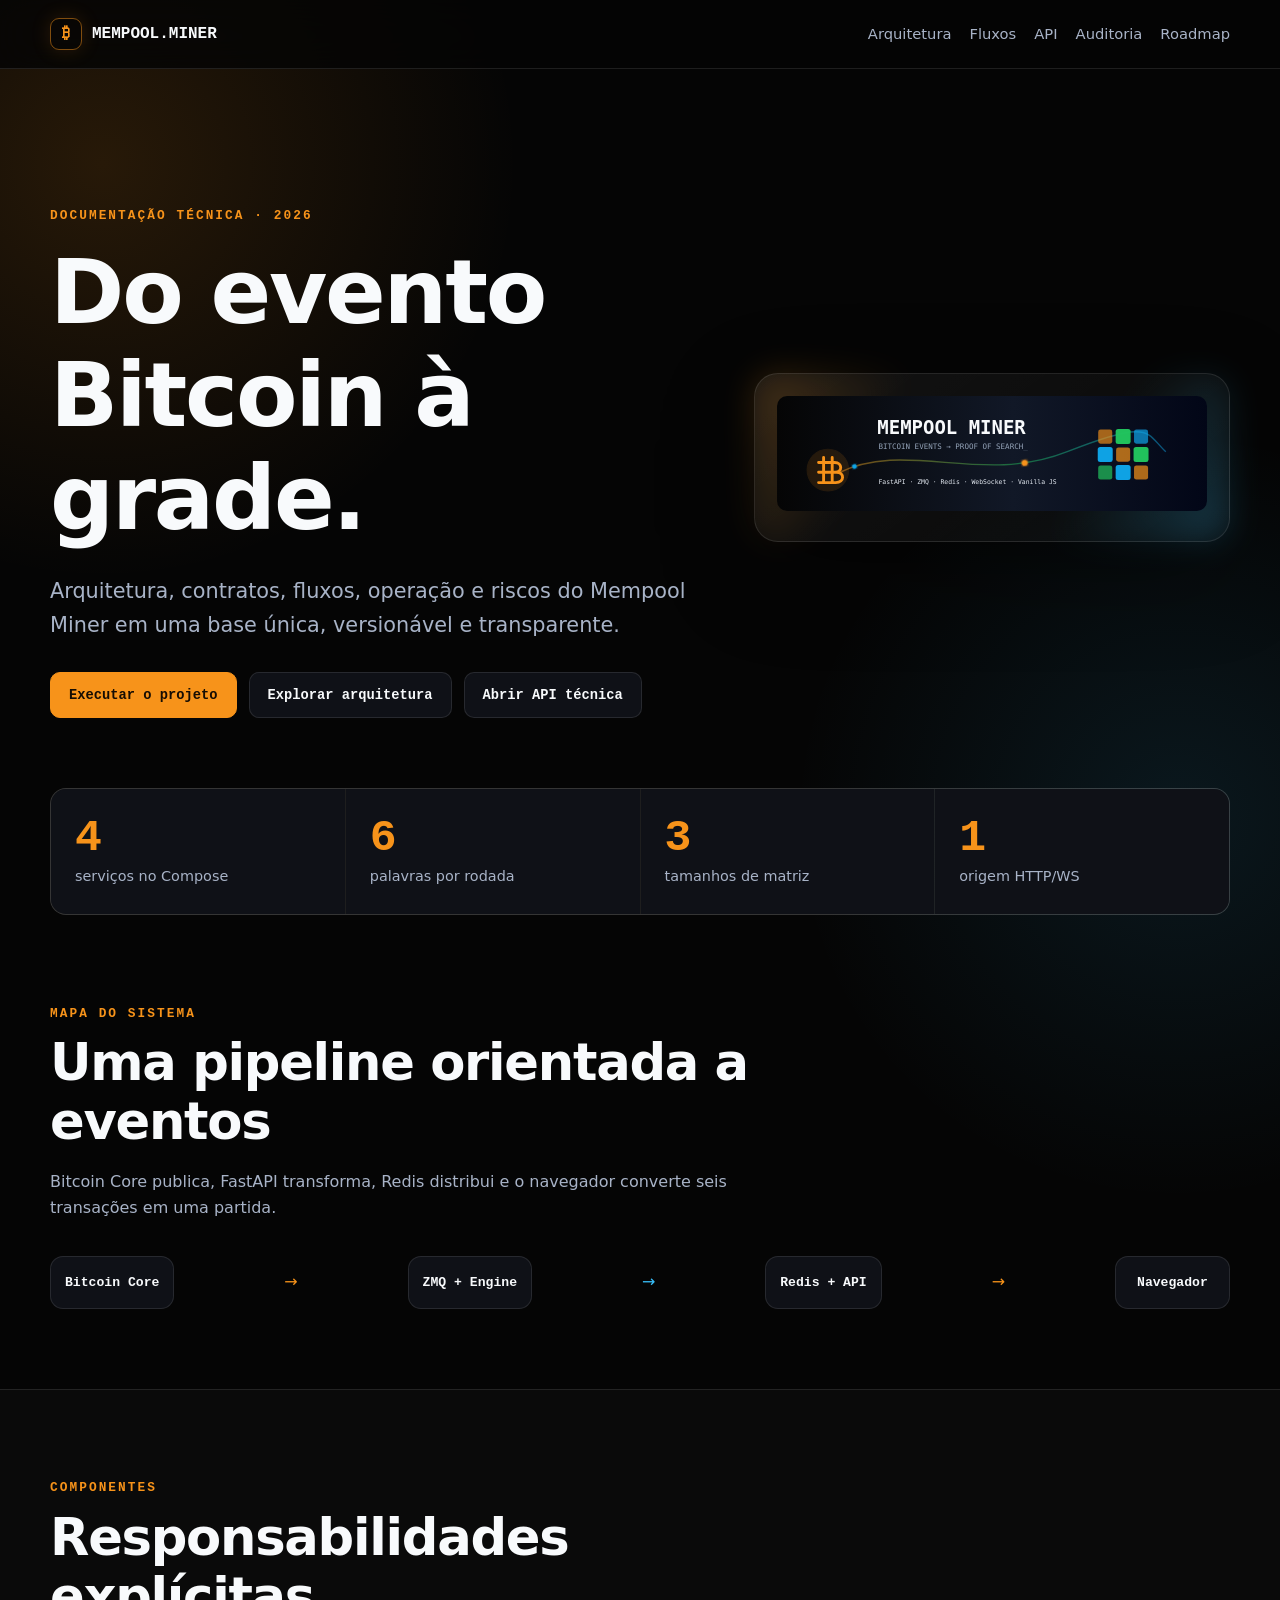
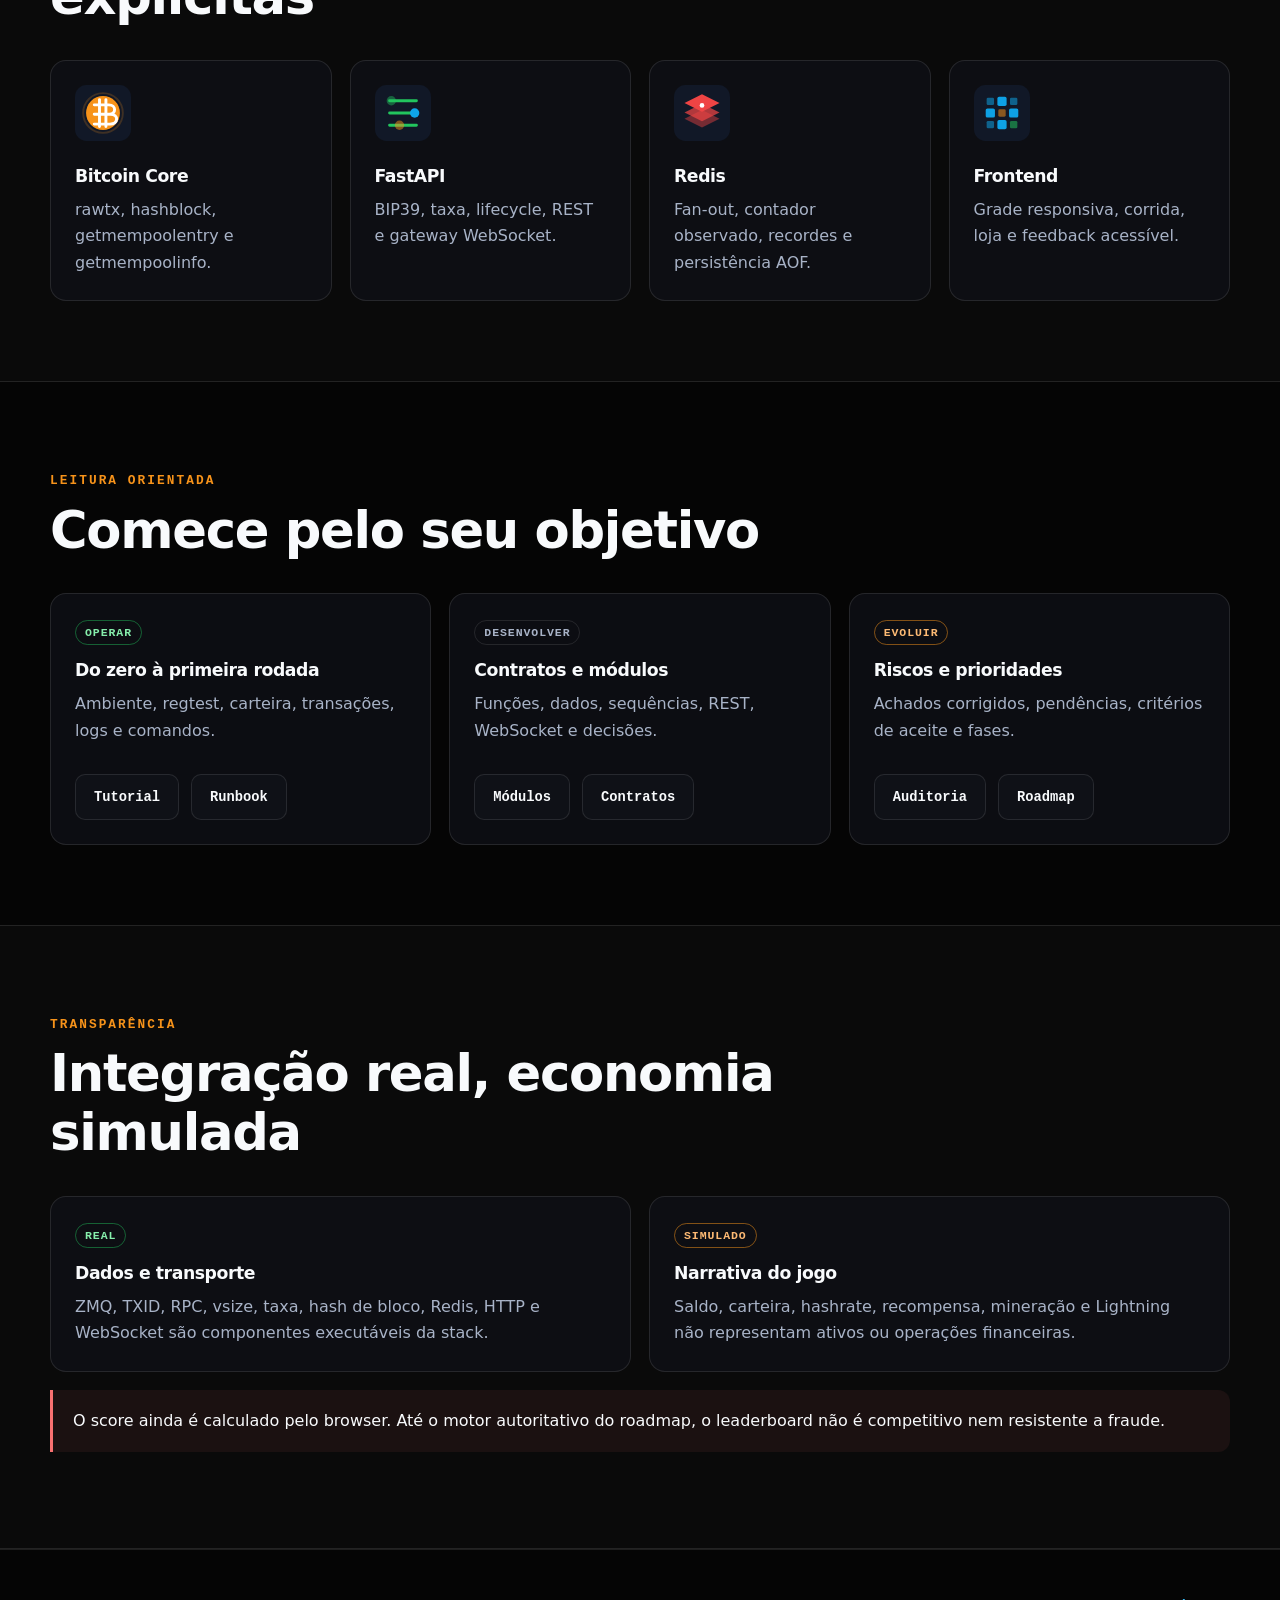
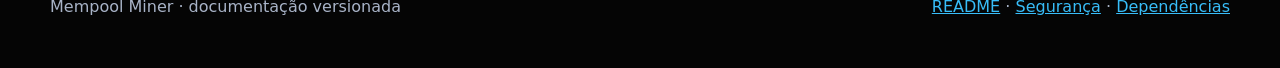
==== docs/index.html @ 6595fe4b "mempool miner" ====
<!doctype html>
<html lang="pt-BR">
<head>
  <meta charset="utf-8">
  <meta name="viewport" content="width=device-width, initial-scale=1">
  <meta name="description" content="Documentação técnica e arquitetura do Mempool Miner.">
  <meta name="theme-color" content="#050505">
  <title>Mempool Miner — Documentação técnica</title>
  <link rel="stylesheet" href="site.css">
</head>
<body>
  <a class="skip-link" href="#conteudo">Pular para o conteúdo</a>
  <header class="site-header">
    <nav class="nav" aria-label="Navegação principal">
      <a class="brand" href="index.html"><span class="brand-mark">₿</span> MEMPOOL.MINER</a>
      <div class="nav-links">
        <a href="ARQUITETURA.md">Arquitetura</a>
        <a href="FLUXOS.md">Fluxos</a>
        <a href="api.html">API</a>
        <a href="AUDITORIA.md">Auditoria</a>
        <a href="ROADMAP.md">Roadmap</a>
      </div>
    </nav>
  </header>

  <main id="conteudo">
    <section class="container hero">
      <div>
        <p class="eyebrow">Documentação técnica · 2026</p>
        <h1>Do evento Bitcoin à grade.</h1>
        <p class="lead">Arquitetura, contratos, fluxos, operação e riscos do
          Mempool Miner em uma base única, versionável e transparente.</p>
        <div class="actions">
          <a class="button primary" href="TUTORIAL.md">Executar o projeto</a>
          <a class="button" href="ARQUITETURA.md">Explorar arquitetura</a>
          <a class="button" href="api.html">Abrir API técnica</a>
        </div>
      </div>
      <div class="hero-visual">
        <img src="assets/mempool-miner-banner.svg" alt="Fluxo visual do Mempool Miner">
      </div>
    </section>

    <section class="container" aria-label="Indicadores do projeto">
      <div class="metrics">
        <div class="metric"><strong>4</strong><span>serviços no Compose</span></div>
        <div class="metric"><strong>6</strong><span>palavras por rodada</span></div>
        <div class="metric"><strong>3</strong><span>tamanhos de matriz</span></div>
        <div class="metric"><strong>1</strong><span>origem HTTP/WS</span></div>
      </div>
    </section>

    <section class="section">
      <div class="container">
        <div class="section-intro">
          <p class="eyebrow">Mapa do sistema</p>
          <h2>Uma pipeline orientada a eventos</h2>
          <p class="muted">Bitcoin Core publica, FastAPI transforma, Redis
            distribui e o navegador converte seis transações em uma partida.</p>
        </div>
        <div class="flow" aria-label="Bitcoin Core para navegador">
          <div class="flow-node">Bitcoin Core</div><div class="flow-arrow">→</div>
          <div class="flow-node">ZMQ + Engine</div><div class="flow-arrow">→</div>
          <div class="flow-node">Redis + API</div><div class="flow-arrow">→</div>
          <div class="flow-node">Navegador</div>
        </div>
      </div>
    </section>

    <section class="section alt">
      <div class="container">
        <div class="section-intro">
          <p class="eyebrow">Componentes</p>
          <h2>Responsabilidades explícitas</h2>
        </div>
        <div class="grid four">
          <article class="card">
            <img class="icon" src="assets/bitcoin.svg" alt="">
            <h3>Bitcoin Core</h3>
            <p>rawtx, hashblock, getmempoolentry e getmempoolinfo.</p>
          </article>
          <article class="card">
            <img class="icon" src="assets/backend.svg" alt="">
            <h3>FastAPI</h3>
            <p>BIP39, taxa, lifecycle, REST e gateway WebSocket.</p>
          </article>
          <article class="card">
            <img class="icon" src="assets/redis.svg" alt="">
            <h3>Redis</h3>
            <p>Fan-out, contador observado, recordes e persistência AOF.</p>
          </article>
          <article class="card">
            <img class="icon" src="assets/frontend.svg" alt="">
            <h3>Frontend</h3>
            <p>Grade responsiva, corrida, loja e feedback acessível.</p>
          </article>
        </div>
      </div>
    </section>

    <section class="section">
      <div class="container">
        <div class="section-intro">
          <p class="eyebrow">Leitura orientada</p>
          <h2>Comece pelo seu objetivo</h2>
        </div>
        <div class="grid three">
          <article class="card">
            <span class="tag ok">Operar</span>
            <h3>Do zero à primeira rodada</h3>
            <p>Ambiente, regtest, carteira, transações, logs e comandos.</p>
            <div class="actions"><a class="button" href="TUTORIAL.md">Tutorial</a><a class="button" href="COMANDOS.md">Runbook</a></div>
          </article>
          <article class="card">
            <span class="tag">Desenvolver</span>
            <h3>Contratos e módulos</h3>
            <p>Funções, dados, sequências, REST, WebSocket e decisões.</p>
            <div class="actions"><a class="button" href="MODULOS.md">Módulos</a><a class="button" href="API.md">Contratos</a></div>
          </article>
          <article class="card">
            <span class="tag warn">Evoluir</span>
            <h3>Riscos e prioridades</h3>
            <p>Achados corrigidos, pendências, critérios de aceite e fases.</p>
            <div class="actions"><a class="button" href="AUDITORIA.md">Auditoria</a><a class="button" href="ROADMAP.md">Roadmap</a></div>
          </article>
        </div>
      </div>
    </section>

    <section class="section alt">
      <div class="container">
        <div class="section-intro">
          <p class="eyebrow">Transparência</p>
          <h2>Integração real, economia simulada</h2>
        </div>
        <div class="grid two">
          <article class="card">
            <span class="tag ok">Real</span>
            <h3>Dados e transporte</h3>
            <p>ZMQ, TXID, RPC, vsize, taxa, hash de bloco, Redis, HTTP e
              WebSocket são componentes executáveis da stack.</p>
          </article>
          <article class="card">
            <span class="tag warn">Simulado</span>
            <h3>Narrativa do jogo</h3>
            <p>Saldo, carteira, hashrate, recompensa, mineração e Lightning não
              representam ativos ou operações financeiras.</p>
          </article>
        </div>
        <p class="callout danger" style="margin-top:18px">O score ainda é
          calculado pelo browser. Até o motor autoritativo do roadmap, o
          leaderboard não é competitivo nem resistente a fraude.</p>
      </div>
    </section>
  </main>

  <footer class="site-footer">
    <div class="container footer-row">
      <span>Mempool Miner · documentação versionada</span>
      <span><a href="README.md">README</a> · <a href="SEGURANCA.md">Segurança</a> · <a href="DEPENDENCIAS.md">Dependências</a></span>
    </div>
  </footer>
</body>
</html>
---- docs/site.css ----
:root {
  color-scheme: dark;
  --bg: #050505;
  --surface: #0f1117;
  --surface-2: #151923;
  --line: rgba(255, 255, 255, 0.1);
  --text: #f8fafc;
  --muted: #a8b3c7;
  --orange: #f7931a;
  --green: #22c55e;
  --blue: #38bdf8;
  --red: #f87171;
  --max: 1180px;
  --mono: "Cascadia Code", "JetBrains Mono", Consolas, monospace;
  --sans: Inter, ui-sans-serif, system-ui, -apple-system, BlinkMacSystemFont, "Segoe UI", sans-serif;
}

* { box-sizing: border-box; }
html { scroll-behavior: smooth; }
body {
  margin: 0;
  background:
    radial-gradient(circle at 8% 5%, rgba(247, 147, 26, 0.14), transparent 26rem),
    radial-gradient(circle at 92% 25%, rgba(56, 189, 248, 0.1), transparent 24rem),
    var(--bg);
  color: var(--text);
  font-family: var(--sans);
  line-height: 1.65;
}

a { color: var(--blue); }
a:hover { color: #7dd3fc; }
img { max-width: 100%; }
code, pre { font-family: var(--mono); }

.skip-link {
  position: fixed;
  top: 8px;
  left: 8px;
  transform: translateY(-160%);
  padding: 10px 14px;
  background: var(--text);
  color: var(--bg);
  border-radius: 8px;
  z-index: 100;
}
.skip-link:focus { transform: none; }

.site-header {
  position: sticky;
  top: 0;
  z-index: 40;
  border-bottom: 1px solid var(--line);
  background: rgba(5, 5, 5, 0.84);
  backdrop-filter: blur(18px);
}
.nav {
  width: min(calc(100% - 32px), var(--max));
  min-height: 68px;
  margin: auto;
  display: flex;
  align-items: center;
  justify-content: space-between;
  gap: 22px;
}
.brand {
  display: inline-flex;
  align-items: center;
  gap: 10px;
  color: var(--text);
  text-decoration: none;
  font-family: var(--mono);
  font-weight: 800;
}
.brand-mark {
  width: 32px;
  height: 32px;
  display: grid;
  place-items: center;
  border: 1px solid rgba(247, 147, 26, 0.5);
  border-radius: 9px;
  color: var(--orange);
  box-shadow: 0 0 20px rgba(247, 147, 26, 0.15);
}
.nav-links { display: flex; align-items: center; flex-wrap: wrap; gap: 18px; }
.nav-links a { color: var(--muted); text-decoration: none; font-size: 0.92rem; }
.nav-links a:hover, .nav-links a[aria-current="page"] { color: var(--text); }

.container { width: min(calc(100% - 32px), var(--max)); margin-inline: auto; }
.hero {
  padding: clamp(72px, 10vw, 130px) 0 70px;
  display: grid;
  grid-template-columns: 1.15fr 0.85fr;
  align-items: center;
  gap: 60px;
}
.eyebrow {
  color: var(--orange);
  font: 700 0.8rem/1 var(--mono);
  text-transform: uppercase;
  letter-spacing: 0.16em;
}
h1, h2, h3 { line-height: 1.15; letter-spacing: -0.025em; }
h1 { margin: 18px 0 24px; font-size: clamp(2.65rem, 7vw, 5.8rem); }
h2 { margin: 0 0 18px; font-size: clamp(2rem, 4vw, 3.3rem); }
h3 { margin: 0 0 10px; font-size: 1.08rem; }
.lead { color: var(--muted); font-size: clamp(1.05rem, 2vw, 1.3rem); max-width: 720px; }
.actions { display: flex; flex-wrap: wrap; gap: 12px; margin-top: 30px; }
.button {
  display: inline-flex;
  align-items: center;
  justify-content: center;
  min-height: 46px;
  padding: 0 18px;
  border: 1px solid var(--line);
  border-radius: 10px;
  background: var(--surface);
  color: var(--text);
  font: 700 0.86rem var(--mono);
  text-decoration: none;
  cursor: pointer;
}
.button.primary { border-color: var(--orange); background: var(--orange); color: #160d03; }
.button:hover { transform: translateY(-2px); color: var(--text); }
.button.primary:hover { color: #160d03; box-shadow: 0 12px 35px rgba(247, 147, 26, 0.2); }

.hero-visual {
  position: relative;
  border: 1px solid var(--line);
  border-radius: 24px;
  background: linear-gradient(145deg, rgba(255,255,255,.06), rgba(255,255,255,.015));
  padding: 22px;
  box-shadow: 0 30px 90px rgba(0, 0, 0, 0.35);
}
.hero-visual::before {
  content: "";
  position: absolute;
  inset: -1px;
  border-radius: inherit;
  background: linear-gradient(120deg, var(--orange), transparent 28%, transparent 68%, var(--blue));
  opacity: 0.24;
  z-index: -1;
  filter: blur(16px);
}

.section { padding: 80px 0; }
.section.alt { border-block: 1px solid var(--line); background: rgba(255,255,255,.018); }
.section-intro { max-width: 760px; margin-bottom: 34px; }
.muted { color: var(--muted); }
.grid { display: grid; gap: 18px; }
.grid.two { grid-template-columns: repeat(2, minmax(0, 1fr)); }
.grid.three { grid-template-columns: repeat(3, minmax(0, 1fr)); }
.grid.four { grid-template-columns: repeat(4, minmax(0, 1fr)); }
.card {
  border: 1px solid var(--line);
  border-radius: 16px;
  background: rgba(15, 17, 23, 0.82);
  padding: 24px;
}
.card img.icon { width: 56px; height: 56px; margin-bottom: 18px; }
.card p { color: var(--muted); margin: 0; }
.card .tag { display: inline-flex; margin-bottom: 16px; }

.tag {
  padding: 5px 9px;
  border: 1px solid var(--line);
  border-radius: 999px;
  color: var(--muted);
  font: 700 0.72rem var(--mono);
  text-transform: uppercase;
  letter-spacing: .08em;
}
.tag.ok { border-color: rgba(34,197,94,.45); color: #86efac; }
.tag.warn { border-color: rgba(247,147,26,.5); color: #fdba74; }
.tag.open { border-color: rgba(248,113,113,.5); color: #fca5a5; }

.flow {
  display: grid;
  grid-template-columns: repeat(7, auto);
  align-items: center;
  justify-content: space-between;
  gap: 12px;
}
.flow-node {
  min-width: 115px;
  padding: 18px 14px;
  border: 1px solid var(--line);
  border-radius: 13px;
  background: var(--surface);
  text-align: center;
  font: 700 .82rem var(--mono);
}
.flow-arrow { color: var(--orange); animation: signal 1.8s ease-in-out infinite; }
.flow-arrow:nth-child(4n) { animation-delay: -.9s; color: var(--blue); }
@keyframes signal { 50% { opacity: .28; transform: translateX(4px); } }

.metrics { display: grid; grid-template-columns: repeat(4, 1fr); gap: 1px; border: 1px solid var(--line); border-radius: 16px; overflow: hidden; background: var(--line); }
.metric { padding: 24px; background: var(--surface); }
.metric strong { display: block; color: var(--orange); font: 800 clamp(1.7rem, 4vw, 2.8rem) var(--mono); }
.metric span { color: var(--muted); font-size: .9rem; }

.callout { border-left: 3px solid var(--orange); background: rgba(247,147,26,.07); padding: 18px 20px; border-radius: 0 12px 12px 0; }
.callout.danger { border-color: var(--red); background: rgba(248,113,113,.07); }

.endpoint { overflow: hidden; padding: 0; }
.endpoint-head { display: flex; align-items: center; gap: 12px; padding: 18px 22px; border-bottom: 1px solid var(--line); }
.method { min-width: 58px; padding: 4px 8px; border-radius: 6px; text-align: center; font: 800 .75rem var(--mono); color: #04130a; background: var(--green); }
.method.post { color: #07111a; background: var(--blue); }
.method.ws { color: #160d03; background: var(--orange); }
.path { font: 700 .92rem var(--mono); overflow-wrap: anywhere; }
.endpoint-body { padding: 22px; }
pre {
  margin: 16px 0 0;
  padding: 18px;
  border: 1px solid var(--line);
  border-radius: 12px;
  background: #020409;
  color: #dbeafe;
  overflow: auto;
  font-size: .83rem;
  line-height: 1.6;
}

.api-console { display: grid; grid-template-columns: 1fr auto; gap: 10px; margin-top: 20px; }
input {
  width: 100%;
  min-height: 46px;
  border: 1px solid var(--line);
  border-radius: 10px;
  background: #07090d;
  color: var(--text);
  padding: 0 13px;
  font-family: var(--mono);
}
input:focus, .button:focus-visible, a:focus-visible { outline: 3px solid var(--blue); outline-offset: 3px; }

.site-footer { padding: 44px 0; border-top: 1px solid var(--line); color: var(--muted); }
.footer-row { display: flex; justify-content: space-between; gap: 24px; flex-wrap: wrap; }

@media (max-width: 900px) {
  .hero { grid-template-columns: 1fr; }
  .grid.three, .grid.four { grid-template-columns: repeat(2, minmax(0, 1fr)); }
  .flow { grid-template-columns: 1fr; justify-items: stretch; }
  .flow-arrow { transform: rotate(90deg); text-align: center; }
  .metrics { grid-template-columns: repeat(2, 1fr); }
}
@media (max-width: 620px) {
  .nav { align-items: flex-start; padding-block: 14px; }
  .nav-links { justify-content: flex-end; gap: 10px; }
  .nav-links a:nth-child(-n+2) { display: none; }
  .grid.two, .grid.three, .grid.four { grid-template-columns: 1fr; }
  .metrics { grid-template-columns: 1fr; }
  .api-console { grid-template-columns: 1fr; }
}
@media (prefers-reduced-motion: reduce) {
  html { scroll-behavior: auto; }
  *, *::before, *::after { animation: none !important; transition: none !important; }
}
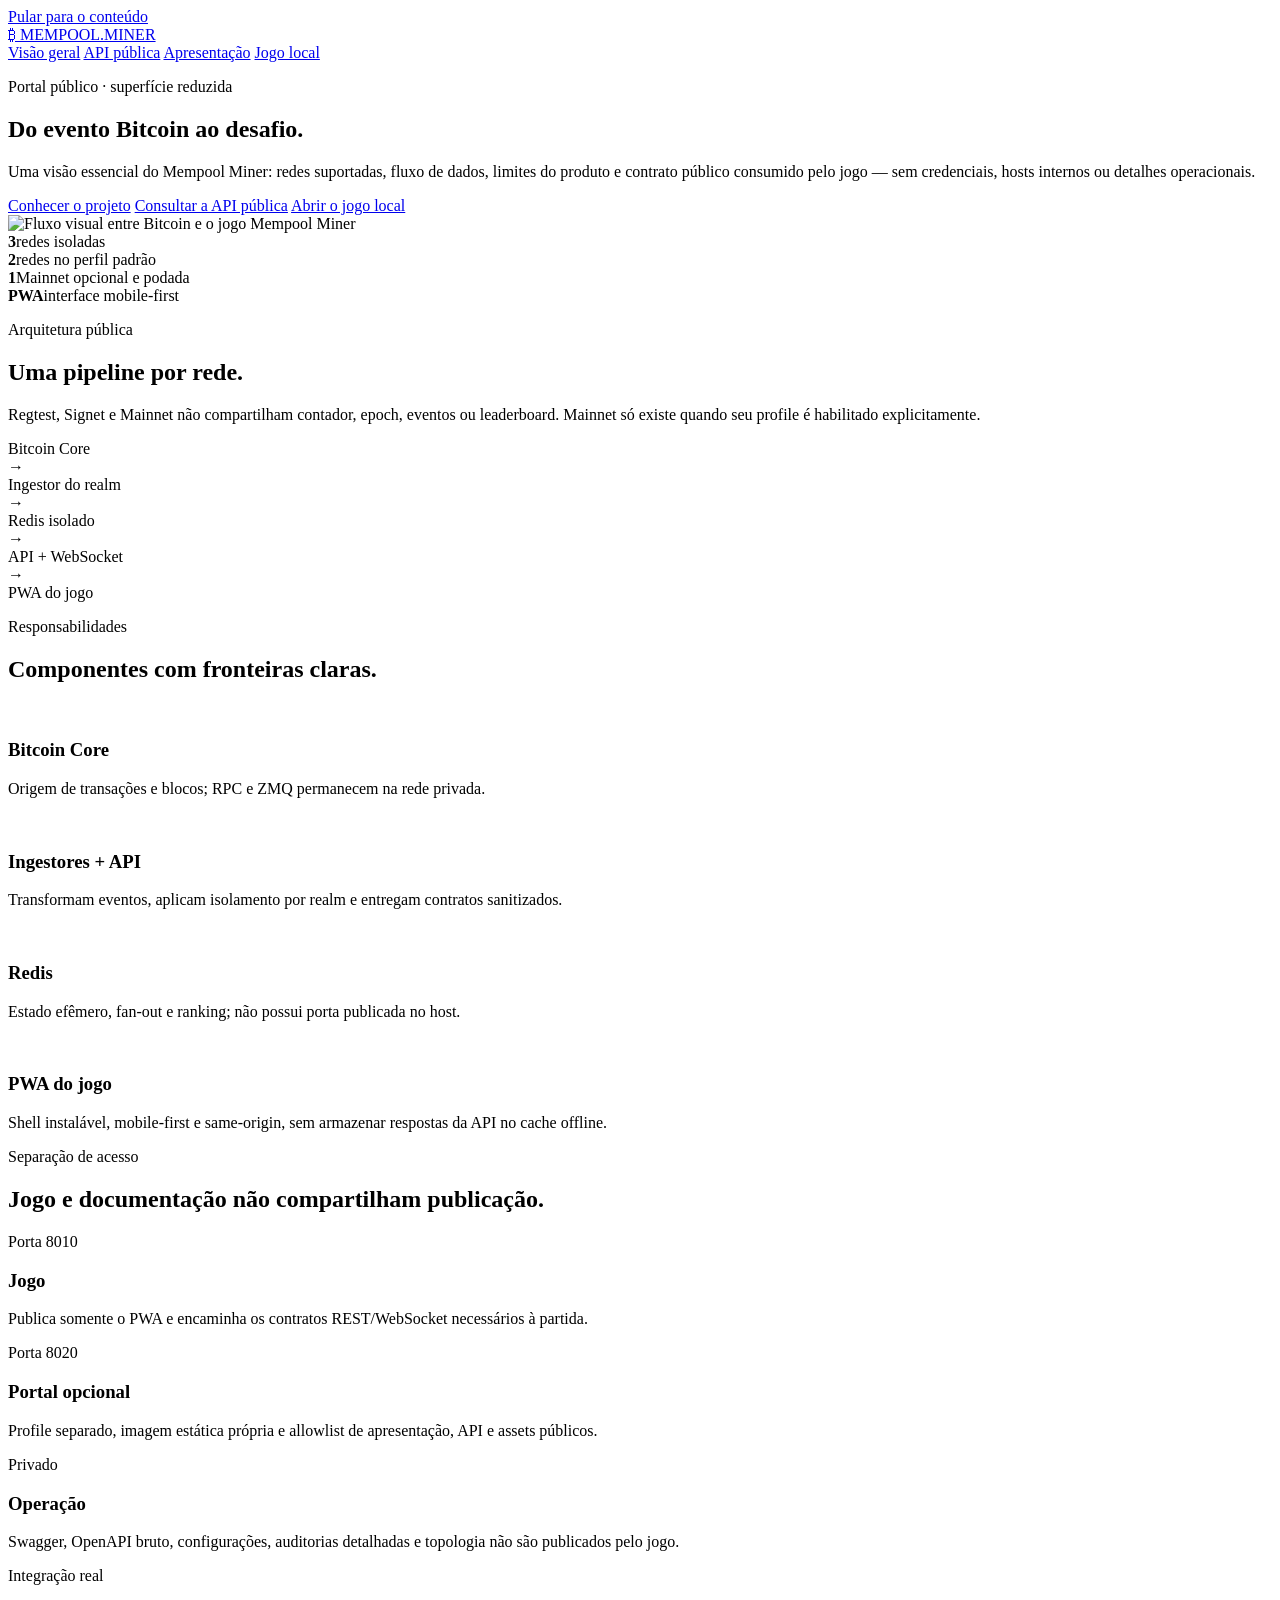
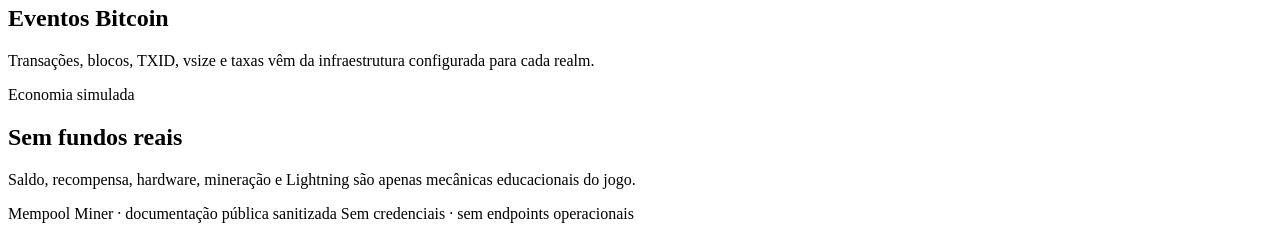
==== commit 2c99050b: "feat: correções ingestor signet + pipeline de dados - engine.py: adicionado _calculate_vsize_from_he" ====
--- a/docs/index.html
+++ b/docs/index.html
@@ -2,23 +2,22 @@
 <html lang="pt-BR">
 <head>
   <meta charset="utf-8">
-  <meta name="viewport" content="width=device-width, initial-scale=1">
-  <meta name="description" content="Documentação técnica e arquitetura do Mempool Miner.">
+  <meta name="viewport" content="width=device-width, initial-scale=1, viewport-fit=cover">
+  <meta name="description" content="Visão pública e sanitizada da arquitetura do Mempool Miner.">
   <meta name="theme-color" content="#050505">
-  <title>Mempool Miner — Documentação técnica</title>
-  <link rel="stylesheet" href="site.css">
+  <title>Mempool Miner — Documentação pública</title>
+  <link rel="stylesheet" href="/site.css">
 </head>
 <body>
   <a class="skip-link" href="#conteudo">Pular para o conteúdo</a>
   <header class="site-header">
     <nav class="nav" aria-label="Navegação principal">
-      <a class="brand" href="index.html"><span class="brand-mark">₿</span> MEMPOOL.MINER</a>
+      <a class="brand" href="/"><span class="brand-mark">₿</span> MEMPOOL.MINER</a>
       <div class="nav-links">
-        <a href="ARQUITETURA.md">Arquitetura</a>
-        <a href="FLUXOS.md">Fluxos</a>
-        <a href="api.html">API</a>
-        <a href="AUDITORIA.md">Auditoria</a>
-        <a href="ROADMAP.md">Roadmap</a>
+        <a href="/" aria-current="page">Visão geral</a>
+        <a href="/api/">API pública</a>
+        <a href="/apresentacao/">Apresentação</a>
+        <a href="http://localhost:8010/">Jogo local</a>
       </div>
     </nav>
   </header>
@@ -26,43 +25,46 @@
   <main id="conteudo">
     <section class="container hero">
       <div>
-        <p class="eyebrow">Documentação técnica · 2026</p>
-        <h1>Do evento Bitcoin à grade.</h1>
-        <p class="lead">Arquitetura, contratos, fluxos, operação e riscos do
-          Mempool Miner em uma base única, versionável e transparente.</p>
+        <p class="eyebrow">Portal público · superfície reduzida</p>
+        <h1>Do evento Bitcoin ao desafio.</h1>
+        <p class="lead">Uma visão essencial do Mempool Miner: redes suportadas,
+          fluxo de dados, limites do produto e contrato público consumido pelo
+          jogo — sem credenciais, hosts internos ou detalhes operacionais.</p>
         <div class="actions">
-          <a class="button primary" href="TUTORIAL.md">Executar o projeto</a>
-          <a class="button" href="ARQUITETURA.md">Explorar arquitetura</a>
-          <a class="button" href="api.html">Abrir API técnica</a>
+          <a class="button primary" href="/apresentacao/">Conhecer o projeto</a>
+          <a class="button" href="/api/">Consultar a API pública</a>
+          <a class="button" href="http://localhost:8010/">Abrir o jogo local</a>
         </div>
       </div>
       <div class="hero-visual">
-        <img src="assets/mempool-miner-banner.svg" alt="Fluxo visual do Mempool Miner">
+        <img src="/assets/mempool-miner-banner.svg" alt="Fluxo visual entre Bitcoin e o jogo Mempool Miner">
       </div>
     </section>
 
-    <section class="container" aria-label="Indicadores do projeto">
+    <section class="container" aria-label="Resumo do projeto">
       <div class="metrics">
-        <div class="metric"><strong>4</strong><span>serviços no Compose</span></div>
-        <div class="metric"><strong>6</strong><span>palavras por rodada</span></div>
-        <div class="metric"><strong>3</strong><span>tamanhos de matriz</span></div>
-        <div class="metric"><strong>1</strong><span>origem HTTP/WS</span></div>
+        <div class="metric"><strong>3</strong><span>redes isoladas</span></div>
+        <div class="metric"><strong>2</strong><span>redes no perfil padrão</span></div>
+        <div class="metric"><strong>1</strong><span>Mainnet opcional e podada</span></div>
+        <div class="metric"><strong>PWA</strong><span>interface mobile-first</span></div>
       </div>
     </section>
 
     <section class="section">
       <div class="container">
         <div class="section-intro">
-          <p class="eyebrow">Mapa do sistema</p>
-          <h2>Uma pipeline orientada a eventos</h2>
-          <p class="muted">Bitcoin Core publica, FastAPI transforma, Redis
-            distribui e o navegador converte seis transações em uma partida.</p>
+          <p class="eyebrow">Arquitetura pública</p>
+          <h2>Uma pipeline por rede.</h2>
+          <p class="muted">Regtest, Signet e Mainnet não compartilham contador,
+            epoch, eventos ou leaderboard. Mainnet só existe quando seu profile
+            é habilitado explicitamente.</p>
         </div>
-        <div class="flow" aria-label="Bitcoin Core para navegador">
+        <div class="flow" aria-label="Fluxo de um realm Bitcoin até o navegador">
           <div class="flow-node">Bitcoin Core</div><div class="flow-arrow">→</div>
-          <div class="flow-node">ZMQ + Engine</div><div class="flow-arrow">→</div>
-          <div class="flow-node">Redis + API</div><div class="flow-arrow">→</div>
-          <div class="flow-node">Navegador</div>
+          <div class="flow-node">Ingestor do realm</div><div class="flow-arrow">→</div>
+          <div class="flow-node">Redis isolado</div><div class="flow-arrow">→</div>
+          <div class="flow-node">API + WebSocket</div><div class="flow-arrow">→</div>
+          <div class="flow-node">PWA do jogo</div>
         </div>
       </div>
     </section>
@@ -70,29 +72,29 @@
     <section class="section alt">
       <div class="container">
         <div class="section-intro">
-          <p class="eyebrow">Componentes</p>
-          <h2>Responsabilidades explícitas</h2>
+          <p class="eyebrow">Responsabilidades</p>
+          <h2>Componentes com fronteiras claras.</h2>
         </div>
         <div class="grid four">
           <article class="card">
-            <img class="icon" src="assets/bitcoin.svg" alt="">
+            <img class="icon" src="/assets/bitcoin.svg" alt="">
             <h3>Bitcoin Core</h3>
-            <p>rawtx, hashblock, getmempoolentry e getmempoolinfo.</p>
+            <p>Origem de transações e blocos; RPC e ZMQ permanecem na rede privada.</p>
           </article>
           <article class="card">
-            <img class="icon" src="assets/backend.svg" alt="">
-            <h3>FastAPI</h3>
-            <p>BIP39, taxa, lifecycle, REST e gateway WebSocket.</p>
+            <img class="icon" src="/assets/backend.svg" alt="">
+            <h3>Ingestores + API</h3>
+            <p>Transformam eventos, aplicam isolamento por realm e entregam contratos sanitizados.</p>
           </article>
           <article class="card">
-            <img class="icon" src="assets/redis.svg" alt="">
+            <img class="icon" src="/assets/redis.svg" alt="">
             <h3>Redis</h3>
-            <p>Fan-out, contador observado, recordes e persistência AOF.</p>
+            <p>Estado efêmero, fan-out e ranking; não possui porta publicada no host.</p>
           </article>
           <article class="card">
-            <img class="icon" src="assets/frontend.svg" alt="">
-            <h3>Frontend</h3>
-            <p>Grade responsiva, corrida, loja e feedback acessível.</p>
+            <img class="icon" src="/assets/frontend.svg" alt="">
+            <h3>PWA do jogo</h3>
+            <p>Shell instalável, mobile-first e same-origin, sem armazenar respostas da API no cache offline.</p>
           </article>
         </div>
       </div>
@@ -101,63 +103,49 @@
     <section class="section">
       <div class="container">
         <div class="section-intro">
-          <p class="eyebrow">Leitura orientada</p>
-          <h2>Comece pelo seu objetivo</h2>
+          <p class="eyebrow">Separação de acesso</p>
+          <h2>Jogo e documentação não compartilham publicação.</h2>
         </div>
         <div class="grid three">
           <article class="card">
-            <span class="tag ok">Operar</span>
-            <h3>Do zero à primeira rodada</h3>
-            <p>Ambiente, regtest, carteira, transações, logs e comandos.</p>
-            <div class="actions"><a class="button" href="TUTORIAL.md">Tutorial</a><a class="button" href="COMANDOS.md">Runbook</a></div>
+            <span class="tag ok">Porta 8010</span>
+            <h3>Jogo</h3>
+            <p>Publica somente o PWA e encaminha os contratos REST/WebSocket necessários à partida.</p>
           </article>
           <article class="card">
-            <span class="tag">Desenvolver</span>
-            <h3>Contratos e módulos</h3>
-            <p>Funções, dados, sequências, REST, WebSocket e decisões.</p>
-            <div class="actions"><a class="button" href="MODULOS.md">Módulos</a><a class="button" href="API.md">Contratos</a></div>
+            <span class="tag">Porta 8020</span>
+            <h3>Portal opcional</h3>
+            <p>Profile separado, imagem estática própria e allowlist de apresentação, API e assets públicos.</p>
           </article>
           <article class="card">
-            <span class="tag warn">Evoluir</span>
-            <h3>Riscos e prioridades</h3>
-            <p>Achados corrigidos, pendências, critérios de aceite e fases.</p>
-            <div class="actions"><a class="button" href="AUDITORIA.md">Auditoria</a><a class="button" href="ROADMAP.md">Roadmap</a></div>
+            <span class="tag warn">Privado</span>
+            <h3>Operação</h3>
+            <p>Swagger, OpenAPI bruto, configurações, auditorias detalhadas e topologia não são publicados pelo jogo.</p>
           </article>
         </div>
       </div>
     </section>
 
     <section class="section alt">
-      <div class="container">
-        <div class="section-intro">
-          <p class="eyebrow">Transparência</p>
-          <h2>Integração real, economia simulada</h2>
-        </div>
-        <div class="grid two">
-          <article class="card">
-            <span class="tag ok">Real</span>
-            <h3>Dados e transporte</h3>
-            <p>ZMQ, TXID, RPC, vsize, taxa, hash de bloco, Redis, HTTP e
-              WebSocket são componentes executáveis da stack.</p>
-          </article>
-          <article class="card">
-            <span class="tag warn">Simulado</span>
-            <h3>Narrativa do jogo</h3>
-            <p>Saldo, carteira, hashrate, recompensa, mineração e Lightning não
-              representam ativos ou operações financeiras.</p>
-          </article>
-        </div>
-        <p class="callout danger" style="margin-top:18px">O score ainda é
-          calculado pelo browser. Até o motor autoritativo do roadmap, o
-          leaderboard não é competitivo nem resistente a fraude.</p>
+      <div class="container grid two">
+        <article class="card">
+          <span class="tag ok">Integração real</span>
+          <h2>Eventos Bitcoin</h2>
+          <p>Transações, blocos, TXID, vsize e taxas vêm da infraestrutura configurada para cada realm.</p>
+        </article>
+        <article class="card">
+          <span class="tag warn">Economia simulada</span>
+          <h2>Sem fundos reais</h2>
+          <p>Saldo, recompensa, hardware, mineração e Lightning são apenas mecânicas educacionais do jogo.</p>
+        </article>
       </div>
     </section>
   </main>
 
   <footer class="site-footer">
     <div class="container footer-row">
-      <span>Mempool Miner · documentação versionada</span>
-      <span><a href="README.md">README</a> · <a href="SEGURANCA.md">Segurança</a> · <a href="DEPENDENCIAS.md">Dependências</a></span>
+      <span>Mempool Miner · documentação pública sanitizada</span>
+      <span>Sem credenciais · sem endpoints operacionais</span>
     </div>
   </footer>
 </body>
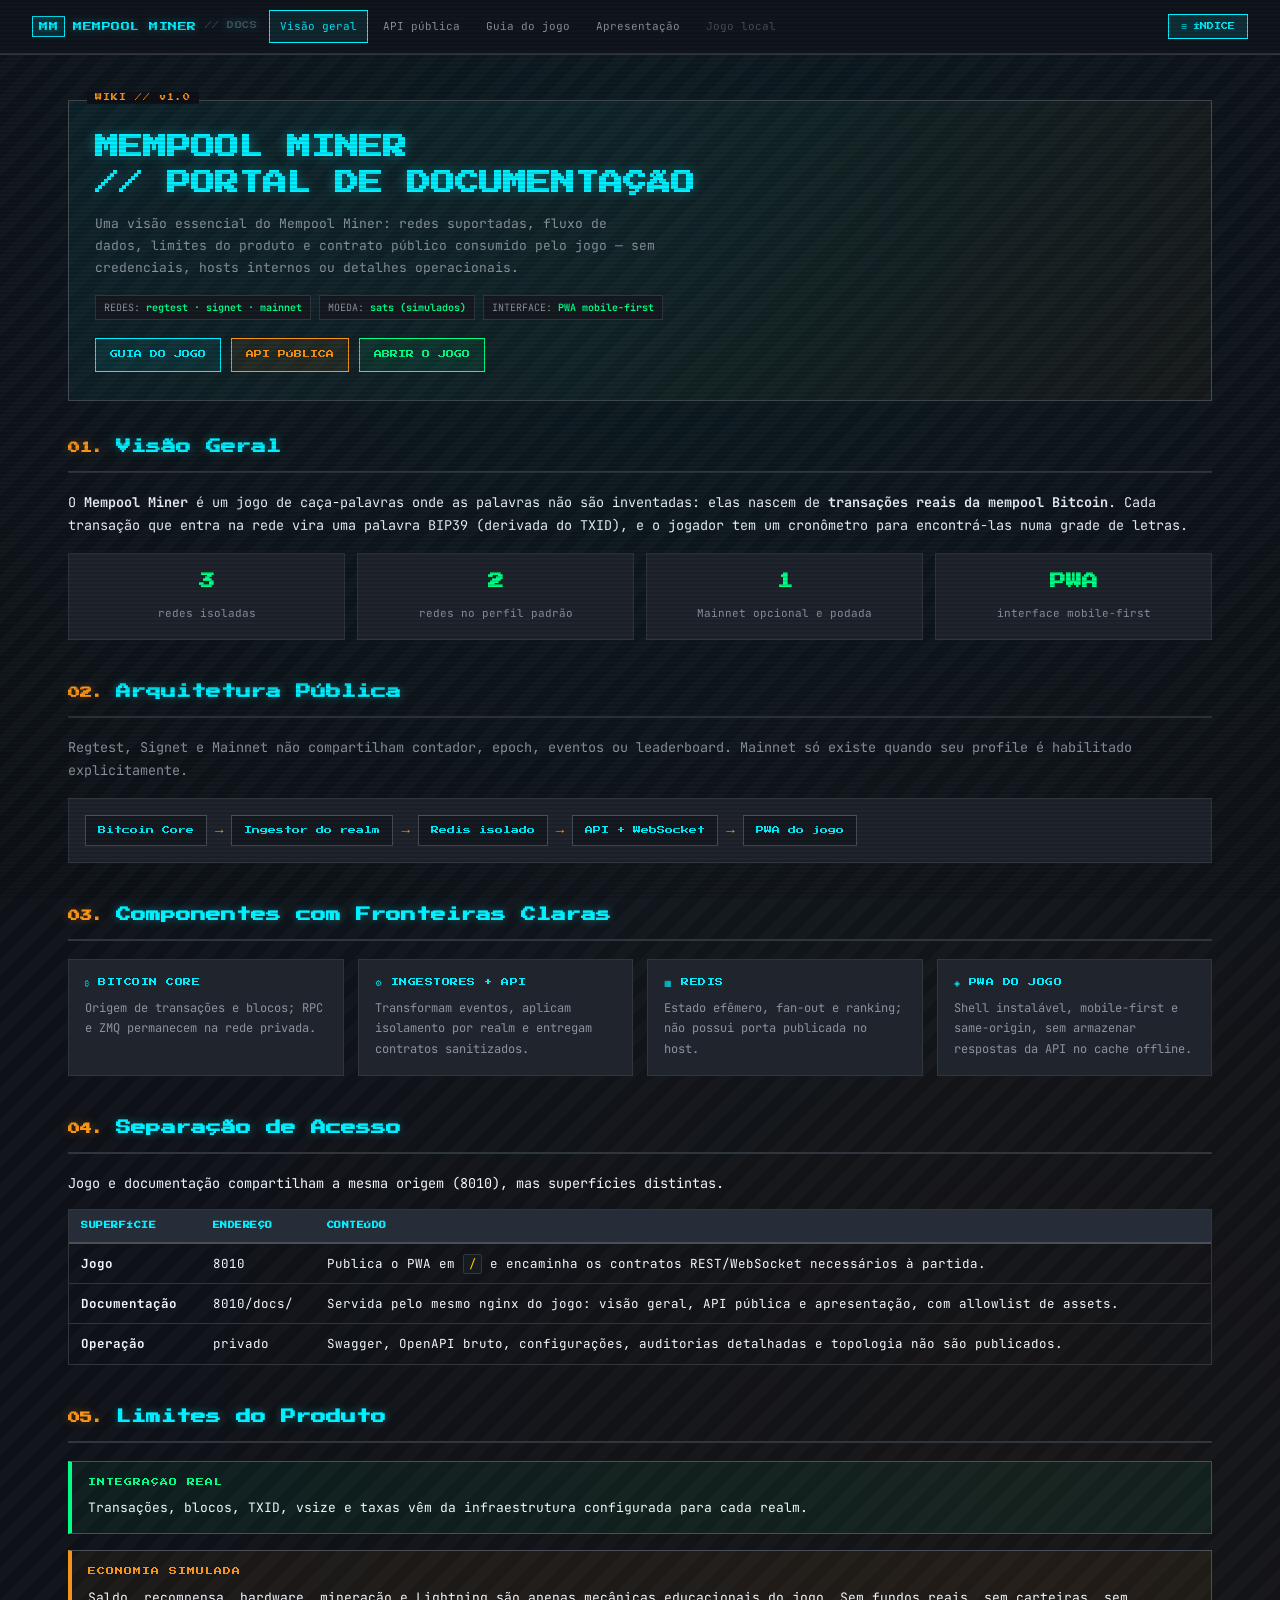
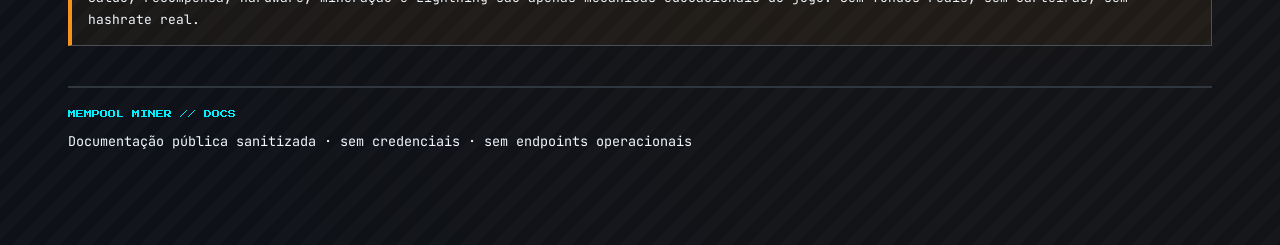
==== commit 0d80b715: "mempool miner" ====
--- a/docs/index.html
+++ b/docs/index.html
@@ -1,152 +1,124 @@
-<!doctype html>
+<!DOCTYPE html>
 <html lang="pt-BR">
 <head>
-  <meta charset="utf-8">
-  <meta name="viewport" content="width=device-width, initial-scale=1, viewport-fit=cover">
-  <meta name="description" content="Visão pública e sanitizada da arquitetura do Mempool Miner.">
-  <meta name="theme-color" content="#050505">
-  <title>Mempool Miner — Documentação pública</title>
-  <link rel="stylesheet" href="/site.css">
+    <meta charset="UTF-8">
+    <meta name="viewport" content="width=device-width, initial-scale=1.0">
+    <meta name="description" content="Visão pública e sanitizada da arquitetura do Mempool Miner.">
+    <title>MEMPOOL MINER // DOCS</title>
+    <link rel="stylesheet" href="/docs/wiki.css">
 </head>
 <body>
-  <a class="skip-link" href="#conteudo">Pular para o conteúdo</a>
-  <header class="site-header">
-    <nav class="nav" aria-label="Navegação principal">
-      <a class="brand" href="/"><span class="brand-mark">₿</span> MEMPOOL.MINER</a>
-      <div class="nav-links">
-        <a href="/" aria-current="page">Visão geral</a>
-        <a href="/api/">API pública</a>
-        <a href="/apresentacao/">Apresentação</a>
-        <a href="http://localhost:8010/">Jogo local</a>
-      </div>
+    <nav>
+        <a href="/docs/" class="nav-brand"><span class="sys-box">MM</span> MEMPOOL MINER <span class="nav-suffix">// DOCS</span></a>
+        <div class="nav-links">
+            <a href="/docs/" class="active">Visão geral</a>
+            <a href="/docs/api/">API pública</a>
+            <a href="/docs/apresentacao/">Guia do jogo</a>
+            <a href="../land_page.html">Apresentação</a>
+            <a href="http://localhost:8010/" class="ext">Jogo local</a>
+        </div>
+        <div class="nav-tools">
+            <button class="btn-menu" id="btn-menu" aria-expanded="false" aria-controls="side-menu">☰ <span class="menu-label-text">ÍNDICE</span></button>
+        </div>
     </nav>
-  </header>
 
-  <main id="conteudo">
-    <section class="container hero">
-      <div>
-        <p class="eyebrow">Portal público · superfície reduzida</p>
-        <h1>Do evento Bitcoin ao desafio.</h1>
-        <p class="lead">Uma visão essencial do Mempool Miner: redes suportadas,
-          fluxo de dados, limites do produto e contrato público consumido pelo
-          jogo — sem credenciais, hosts internos ou detalhes operacionais.</p>
-        <div class="actions">
-          <a class="button primary" href="/apresentacao/">Conhecer o projeto</a>
-          <a class="button" href="/api/">Consultar a API pública</a>
-          <a class="button" href="http://localhost:8010/">Abrir o jogo local</a>
+    <aside class="side-menu" id="side-menu" aria-label="Índice da documentação">
+        <div class="menu-head">ÍNDICE <button class="menu-close" id="menu-close" aria-label="Fechar índice">✕</button></div>
+        <ul>
+            <li class="menu-label">Portal</li>
+            <li><a href="#visao-geral">01 · Visão Geral</a></li>
+            <li><a href="#arquitetura">02 · Arquitetura Pública</a></li>
+            <li><a href="#componentes">03 · Componentes</a></li>
+            <li><a href="#acesso">04 · Separação de Acesso</a></li>
+            <li><a href="#limites">05 · Limites do Produto</a></li>
+            <li class="menu-sep"></li>
+            <li class="menu-label">Navegação</li>
+            <li><a href="/docs/api/">API pública</a></li>
+            <li><a href="/docs/apresentacao/">Guia do jogo</a></li>
+            <li><a href="http://localhost:8010/">Jogo local</a></li>
+        </ul>
+    </aside>
+
+    <main class="wiki" id="topo">
+        <div class="wiki-hero">
+            <h1>MEMPOOL MINER<br>// PORTAL DE DOCUMENTAÇÃO</h1>
+            <p>Uma visão essencial do Mempool Miner: redes suportadas, fluxo de dados, limites do produto e contrato público consumido pelo jogo — sem credenciais, hosts internos ou detalhes operacionais.</p>
+            <div class="hero-meta">
+                <span>REDES: <b>regtest · signet · mainnet</b></span>
+                <span>MOEDA: <b>sats (simulados)</b></span>
+                <span>INTERFACE: <b>PWA mobile-first</b></span>
+            </div>
+            <div class="hero-actions">
+                <a href="/docs/apresentacao/">GUIA DO JOGO</a>
+                <a href="/docs/api/" class="amber">API PÚBLICA</a>
+                <a href="http://localhost:8010/" class="green">ABRIR O JOGO</a>
+            </div>
         </div>
-      </div>
-      <div class="hero-visual">
-        <img src="/assets/mempool-miner-banner.svg" alt="Fluxo visual entre Bitcoin e o jogo Mempool Miner">
-      </div>
-    </section>
 
-    <section class="container" aria-label="Resumo do projeto">
-      <div class="metrics">
-        <div class="metric"><strong>3</strong><span>redes isoladas</span></div>
-        <div class="metric"><strong>2</strong><span>redes no perfil padrão</span></div>
-        <div class="metric"><strong>1</strong><span>Mainnet opcional e podada</span></div>
-        <div class="metric"><strong>PWA</strong><span>interface mobile-first</span></div>
-      </div>
-    </section>
+        <div class="no-results" id="no-results">Nenhuma seção corresponde à busca. Tente outro termo.</div>
 
-    <section class="section">
-      <div class="container">
-        <div class="section-intro">
-          <p class="eyebrow">Arquitetura pública</p>
-          <h2>Uma pipeline por rede.</h2>
-          <p class="muted">Regtest, Signet e Mainnet não compartilham contador,
-            epoch, eventos ou leaderboard. Mainnet só existe quando seu profile
-            é habilitado explicitamente.</p>
-        </div>
-        <div class="flow" aria-label="Fluxo de um realm Bitcoin até o navegador">
-          <div class="flow-node">Bitcoin Core</div><div class="flow-arrow">→</div>
-          <div class="flow-node">Ingestor do realm</div><div class="flow-arrow">→</div>
-          <div class="flow-node">Redis isolado</div><div class="flow-arrow">→</div>
-          <div class="flow-node">API + WebSocket</div><div class="flow-arrow">→</div>
-          <div class="flow-node">PWA do jogo</div>
-        </div>
-      </div>
-    </section>
+        <!-- ============ 01 · VISÃO GERAL ============ -->
+        <section class="section-block" id="visao-geral">
+            <h2 class="section-title"><span class="num">01.</span><span class="hl">Visão Geral</span></h2>
+            <p>O <b>Mempool Miner</b> é um jogo de caça-palavras onde as palavras não são inventadas: elas nascem de <b>transações reais da mempool Bitcoin</b>. Cada transação que entra na rede vira uma palavra BIP39 (derivada do TXID), e o jogador tem um cronômetro para encontrá-las numa grade de letras.</p>
+            <div class="metric-row">
+                <div class="metric"><strong>3</strong><span>redes isoladas</span></div>
+                <div class="metric"><strong>2</strong><span>redes no perfil padrão</span></div>
+                <div class="metric"><strong>1</strong><span>Mainnet opcional e podada</span></div>
+                <div class="metric"><strong>PWA</strong><span>interface mobile-first</span></div>
+            </div>
+        </section>
 
-    <section class="section alt">
-      <div class="container">
-        <div class="section-intro">
-          <p class="eyebrow">Responsabilidades</p>
-          <h2>Componentes com fronteiras claras.</h2>
-        </div>
-        <div class="grid four">
-          <article class="card">
-            <img class="icon" src="/assets/bitcoin.svg" alt="">
-            <h3>Bitcoin Core</h3>
-            <p>Origem de transações e blocos; RPC e ZMQ permanecem na rede privada.</p>
-          </article>
-          <article class="card">
-            <img class="icon" src="/assets/backend.svg" alt="">
-            <h3>Ingestores + API</h3>
-            <p>Transformam eventos, aplicam isolamento por realm e entregam contratos sanitizados.</p>
-          </article>
-          <article class="card">
-            <img class="icon" src="/assets/redis.svg" alt="">
-            <h3>Redis</h3>
-            <p>Estado efêmero, fan-out e ranking; não possui porta publicada no host.</p>
-          </article>
-          <article class="card">
-            <img class="icon" src="/assets/frontend.svg" alt="">
-            <h3>PWA do jogo</h3>
-            <p>Shell instalável, mobile-first e same-origin, sem armazenar respostas da API no cache offline.</p>
-          </article>
-        </div>
-      </div>
-    </section>
+        <!-- ============ 02 · ARQUITETURA PÚBLICA ============ -->
+        <section class="section-block" id="arquitetura">
+            <h2 class="section-title"><span class="num">02.</span><span class="hl">Arquitetura Pública</span></h2>
+            <p class="dim">Regtest, Signet e Mainnet não compartilham contador, epoch, eventos ou leaderboard. Mainnet só existe quando seu profile é habilitado explicitamente.</p>
+            <div class="flow" aria-label="Fluxo de um realm Bitcoin até o navegador">
+                <div class="flow-node">Bitcoin Core</div><div class="flow-arrow">→</div>
+                <div class="flow-node">Ingestor do realm</div><div class="flow-arrow">→</div>
+                <div class="flow-node">Redis isolado</div><div class="flow-arrow">→</div>
+                <div class="flow-node">API + WebSocket</div><div class="flow-arrow">→</div>
+                <div class="flow-node">PWA do jogo</div>
+            </div>
+        </section>
 
-    <section class="section">
-      <div class="container">
-        <div class="section-intro">
-          <p class="eyebrow">Separação de acesso</p>
-          <h2>Jogo e documentação não compartilham publicação.</h2>
-        </div>
-        <div class="grid three">
-          <article class="card">
-            <span class="tag ok">Porta 8010</span>
-            <h3>Jogo</h3>
-            <p>Publica somente o PWA e encaminha os contratos REST/WebSocket necessários à partida.</p>
-          </article>
-          <article class="card">
-            <span class="tag">Porta 8020</span>
-            <h3>Portal opcional</h3>
-            <p>Profile separado, imagem estática própria e allowlist de apresentação, API e assets públicos.</p>
-          </article>
-          <article class="card">
-            <span class="tag warn">Privado</span>
-            <h3>Operação</h3>
-            <p>Swagger, OpenAPI bruto, configurações, auditorias detalhadas e topologia não são publicados pelo jogo.</p>
-          </article>
-        </div>
-      </div>
-    </section>
+        <!-- ============ 03 · COMPONENTES ============ -->
+        <section class="section-block" id="componentes">
+            <h2 class="section-title"><span class="num">03.</span><span class="hl">Componentes com Fronteiras Claras</span></h2>
+            <div class="card-grid">
+                <div class="info-card"><div class="ic-title">₿ BITCOIN CORE</div><p>Origem de transações e blocos; RPC e ZMQ permanecem na rede privada.</p></div>
+                <div class="info-card"><div class="ic-title">⚙ INGESTORES + API</div><p>Transformam eventos, aplicam isolamento por realm e entregam contratos sanitizados.</p></div>
+                <div class="info-card"><div class="ic-title">▦ REDIS</div><p>Estado efêmero, fan-out e ranking; não possui porta publicada no host.</p></div>
+                <div class="info-card"><div class="ic-title">◈ PWA DO JOGO</div><p>Shell instalável, mobile-first e same-origin, sem armazenar respostas da API no cache offline.</p></div>
+            </div>
+        </section>
 
-    <section class="section alt">
-      <div class="container grid two">
-        <article class="card">
-          <span class="tag ok">Integração real</span>
-          <h2>Eventos Bitcoin</h2>
-          <p>Transações, blocos, TXID, vsize e taxas vêm da infraestrutura configurada para cada realm.</p>
-        </article>
-        <article class="card">
-          <span class="tag warn">Economia simulada</span>
-          <h2>Sem fundos reais</h2>
-          <p>Saldo, recompensa, hardware, mineração e Lightning são apenas mecânicas educacionais do jogo.</p>
-        </article>
-      </div>
-    </section>
-  </main>
+        <!-- ============ 04 · SEPARAÇÃO DE ACESSO ============ -->
+        <section class="section-block" id="acesso">
+            <h2 class="section-title"><span class="num">04.</span><span class="hl">Separação de Acesso</span></h2>
+            <p>Jogo e documentação compartilham a mesma origem (8010), mas superfícies distintas.</p>
+            <div class="table-wrap"><table>
+                <tr><th>Superfície</th><th>Endereço</th><th>Conteúdo</th></tr>
+                <tr><td><b>Jogo</b></td><td>8010</td><td>Publica o PWA em <code>/</code> e encaminha os contratos REST/WebSocket necessários à partida.</td></tr>
+                <tr><td><b>Documentação</b></td><td>8010/docs/</td><td>Servida pelo mesmo nginx do jogo: visão geral, API pública e apresentação, com allowlist de assets.</td></tr>
+                <tr><td><b>Operação</b></td><td>privado</td><td>Swagger, OpenAPI bruto, configurações, auditorias detalhadas e topologia não são publicados.</td></tr>
+            </table></div>
+        </section>
 
-  <footer class="site-footer">
-    <div class="container footer-row">
-      <span>Mempool Miner · documentação pública sanitizada</span>
-      <span>Sem credenciais · sem endpoints operacionais</span>
-    </div>
-  </footer>
+        <!-- ============ 05 · LIMITES DO PRODUTO ============ -->
+        <section class="section-block" id="limites">
+            <h2 class="section-title"><span class="num">05.</span><span class="hl">Limites do Produto</span></h2>
+            <div class="callout green"><div class="callout-title">INTEGRAÇÃO REAL</div>Transações, blocos, TXID, vsize e taxas vêm da infraestrutura configurada para cada realm.</div>
+            <div class="callout amber"><div class="callout-title">ECONOMIA SIMULADA</div>Saldo, recompensa, hardware, mineração e Lightning são apenas mecânicas educacionais do jogo. Sem fundos reais, sem carteiras, sem hashrate real.</div>
+        </section>
+
+        <footer>
+            <div class="foot-brand">MEMPOOL MINER // DOCS</div>
+            <p>Documentação pública sanitizada · sem credenciais · sem endpoints operacionais</p>
+        </footer>
+    </main>
+
+    <button class="back-to-top" id="back-to-top" aria-label="Voltar ao início">↑</button>
+    <script src="/docs/wiki.js"></script>
 </body>
 </html>
--- a/docs/wiki.css
+++ b/docs/wiki.css
@@ -0,0 +1,440 @@
+/* ============================================================
+   MEMPOOL MINER // WIKI — design system (tema escuro neon)
+   Alinhado ao design system da land_page.html e da apresentação.
+   Fontes locais (woff2) em assets/fonts/ — CSP-compatível
+   (font-src 'self'; style-src 'self').
+   ============================================================ */
+
+/* ===== FONTES LOCAIS ===== */
+@font-face {
+    font-family: 'JetBrains Mono';
+    font-style: normal;
+    font-weight: 400;
+    font-display: swap;
+    src: url('assets/fonts/JetBrainsMono-400.woff2') format('woff2');
+}
+@font-face {
+    font-family: 'JetBrains Mono';
+    font-style: normal;
+    font-weight: 500;
+    font-display: swap;
+    src: url('assets/fonts/JetBrainsMono-500.woff2') format('woff2');
+}
+@font-face {
+    font-family: 'JetBrains Mono';
+    font-style: normal;
+    font-weight: 700;
+    font-display: swap;
+    src: url('assets/fonts/JetBrainsMono-700.woff2') format('woff2');
+}
+@font-face {
+    font-family: 'JetBrains Mono';
+    font-style: normal;
+    font-weight: 800;
+    font-display: swap;
+    src: url('assets/fonts/JetBrainsMono-800.woff2') format('woff2');
+}
+@font-face {
+    font-family: 'Press Start 2P';
+    font-style: normal;
+    font-weight: 400;
+    font-display: swap;
+    src: url('assets/fonts/PressStart2P-400.woff2') format('woff2');
+}
+@font-face {
+    font-family: 'VT323';
+    font-style: normal;
+    font-weight: 400;
+    font-display: swap;
+    src: url('assets/fonts/VT323-400.woff2') format('woff2');
+}
+
+:root {
+    --bg-void: #0e1117;
+    --hull-dark: #161b22;
+    --hull-panel: #1f242d;
+    --hull-surface: #272d38;
+    --hull-accent: #30363d;
+    --border-dim: #30363d;
+    --border-hi: #484f58;
+    --border-glow: rgba(0, 240, 255, 0.35);
+    --border-glow-amber: rgba(247, 147, 26, 0.35);
+    --border-glow-green: rgba(0, 255, 136, 0.35);
+    --text-main: #f0f6fc;
+    --text-dim: #8b949e;
+    --text-dark: #484f58;
+    --neon-cyan: #00f0ff;
+    --neon-green: #00ff88;
+    --neon-amber: #f7931a;
+    --neon-red: #ff3355;
+    --neon-magenta: #f000ff;
+    --neon-gold: #ffcc00;
+    --neon-blue: #3b82f6;
+    --f-tech: 'JetBrains Mono', monospace;
+    --f-pixel: 'Press Start 2P', monospace;
+    --f-data: 'VT323', monospace;
+    --menu-w: min(320px, 86vw);
+}
+* { box-sizing: border-box; margin: 0; padding: 0; scroll-behavior: smooth; }
+html { scroll-padding-top: 80px; }
+body {
+    background-color: var(--bg-void);
+    color: var(--text-main);
+    font-family: var(--f-tech);
+    line-height: 1.7;
+    overflow-x: hidden;
+    font-size: 14px;
+    background-image:
+        linear-gradient(135deg, rgba(255,255,255,0.015) 25%, transparent 25%, transparent 50%, rgba(255,255,255,0.015) 50%, rgba(255,255,255,0.015) 75%, transparent 75%, transparent),
+        radial-gradient(circle at 50% 10%, rgba(0, 240, 255, 0.05) 0%, transparent 60%),
+        radial-gradient(circle at 80% 80%, rgba(247, 147, 26, 0.03) 0%, transparent 50%);
+    background-size: 32px 32px, 100% 100%, 100% 100%;
+}
+body::after {
+    content: '';
+    position: fixed; inset: 0;
+    background: repeating-linear-gradient(0deg, transparent 0, transparent 2px, rgba(0,0,0,0.12) 2px, rgba(0,0,0,0.12) 4px);
+    pointer-events: none; z-index: 9999;
+}
+::-webkit-scrollbar { width: 6px; height: 6px; }
+::-webkit-scrollbar-track { background: var(--bg-void); }
+::-webkit-scrollbar-thumb { background: var(--border-hi); border-radius: 2px; }
+::-webkit-scrollbar-thumb:hover { background: var(--neon-cyan); }
+
+/* ===== NAV (topo) ===== */
+nav {
+    position: fixed; top: 0; left: 0; width: 100%;
+    background: rgba(18, 22, 31, 0.96);
+    backdrop-filter: blur(10px);
+    border-bottom: 2px solid var(--border-dim);
+    padding: 10px clamp(12px, 2.5vw, 32px);
+    display: flex; justify-content: space-between; align-items: center; gap: 12px;
+    z-index: 1000;
+}
+.nav-brand {
+    font-family: var(--f-pixel); font-size: 9px; color: var(--neon-cyan);
+    display: flex; align-items: center; gap: 8px; text-decoration: none;
+    letter-spacing: 0.5px; text-shadow: 0 0 8px var(--border-glow);
+    white-space: nowrap;
+}
+.nav-brand span.sys-box {
+    border: 1px solid var(--neon-cyan); padding: 2px 6px;
+    background: rgba(0, 240, 255, 0.1); color: var(--neon-cyan);
+}
+.nav-links { display: flex; gap: 4px; align-items: center; }
+.nav-links a {
+    font-family: var(--f-tech); font-size: 11px; color: var(--text-dim);
+    text-decoration: none; padding: 6px 10px; border: 1px solid transparent;
+    transition: 0.15s; white-space: nowrap;
+}
+.nav-links a:hover { color: var(--neon-cyan); border-color: var(--border-dim); }
+.nav-links a.active { color: var(--neon-cyan); border-color: var(--neon-cyan); background: rgba(0,240,255,0.08); }
+.nav-links a.ext { color: var(--text-dark); }
+.nav-links a.ext:hover { color: var(--neon-green); border-color: var(--border-dim); }
+.nav-tools { display: flex; gap: 10px; align-items: center; flex: 1; justify-content: flex-end; }
+.search-wrap { position: relative; flex: 1; max-width: 340px; }
+.search-wrap input {
+    width: 100%; background: var(--hull-dark); border: 1px solid var(--border-dim);
+    color: var(--text-main); font-family: var(--f-tech); font-size: 12px;
+    padding: 7px 10px 7px 30px; border-radius: 2px; outline: none; transition: 0.2s;
+}
+.search-wrap input:focus { border-color: var(--neon-cyan); box-shadow: 0 0 8px var(--border-glow); }
+.search-wrap .search-ico {
+    position: absolute; left: 9px; top: 50%; transform: translateY(-50%);
+    color: var(--text-dark); font-size: 13px; pointer-events: none;
+}
+.btn-menu {
+    background: rgba(0, 240, 255, 0.12); color: var(--neon-cyan);
+    border: 1px solid var(--neon-cyan); padding: 7px 12px;
+    font-family: var(--f-pixel); font-size: 7px; cursor: pointer;
+    display: inline-flex; align-items: center; gap: 6px; transition: all 0.2s;
+    white-space: nowrap;
+}
+.btn-menu:hover { background: var(--neon-cyan); color: #000; box-shadow: 0 0 14px var(--border-glow); }
+.btn-menu.active { background: var(--neon-cyan); color: #000; }
+
+/* ===== MENU LATERAL (direita) ===== */
+.side-menu {
+    position: fixed; top: 56px; right: 0; bottom: 0;
+    width: var(--menu-w);
+    background: rgba(18, 22, 31, 0.98);
+    backdrop-filter: blur(10px);
+    border-left: 2px solid var(--border-dim);
+    transform: translateX(100%);
+    transition: transform 0.28s ease;
+    z-index: 900;
+    overflow-y: auto;
+    padding: 18px 0 40px 0;
+}
+.side-menu.open { transform: translateX(0); box-shadow: -8px 0 30px rgba(0,0,0,0.5); }
+.side-menu .menu-head {
+    font-family: var(--f-pixel); font-size: 8px; color: var(--neon-amber);
+    padding: 0 18px 12px 18px; border-bottom: 1px solid var(--border-dim);
+    letter-spacing: 1px; text-shadow: 0 0 8px var(--border-glow-amber);
+    display: flex; justify-content: space-between; align-items: center;
+}
+.side-menu .menu-close {
+    background: none; border: 1px solid var(--border-dim); color: var(--text-dim);
+    font-family: var(--f-tech); font-size: 12px; cursor: pointer; padding: 2px 8px;
+    transition: 0.2s;
+}
+.side-menu .menu-close:hover { border-color: var(--neon-red); color: var(--neon-red); }
+.side-menu ul { list-style: none; padding: 8px 0; }
+.side-menu li { margin: 0; }
+.side-menu a {
+    display: block; padding: 7px 18px; color: var(--text-dim); text-decoration: none;
+    font-size: 12px; border-left: 2px solid transparent; transition: 0.15s;
+    line-height: 1.4;
+}
+.side-menu a:hover { color: var(--neon-cyan); background: rgba(0,240,255,0.05); }
+.side-menu a.active { color: var(--neon-cyan); border-left-color: var(--neon-cyan); background: rgba(0,240,255,0.08); }
+.side-menu a.sub { padding-left: 34px; font-size: 11px; color: var(--text-dark); }
+.side-menu a.sub:hover { color: var(--neon-green); }
+.side-menu .menu-sep {
+    height: 1px; background: var(--border-dim); margin: 10px 18px;
+}
+.side-menu .menu-label {
+    font-family: var(--f-pixel); font-size: 6px; color: var(--text-dark);
+    padding: 6px 18px 4px 18px; letter-spacing: 1px; text-transform: uppercase;
+}
+
+/* ===== CONTEÚDO (wiki) ===== */
+.wiki {
+    width: min(100%, 1240px);
+    max-width: 1240px;
+    margin: 0 auto;
+    padding: 100px clamp(20px, 4vw, 48px) 80px;
+}
+
+.wiki-hero {
+    border: 1px solid var(--border-hi);
+    background: linear-gradient(135deg, rgba(0,240,255,0.06), rgba(247,147,26,0.04));
+    padding: 28px 26px; margin-bottom: 34px;
+    position: relative;
+}
+.wiki-hero::before {
+    content: 'WIKI // v1.0'; position: absolute; top: -9px; left: 18px;
+    background: var(--bg-void); padding: 0 8px;
+    font-family: var(--f-pixel); font-size: 7px; color: var(--neon-amber);
+    letter-spacing: 1px;
+}
+.wiki-hero h1 {
+    font-family: var(--f-pixel); font-size: clamp(15px, 2.6vw, 24px);
+    color: var(--neon-cyan); line-height: 1.5; margin-bottom: 12px;
+    text-shadow: 0 0 12px var(--border-glow);
+}
+.wiki-hero p { color: var(--text-dim); font-size: 13px; max-width: 70ch; }
+.wiki-hero .hero-meta {
+    display: flex; flex-wrap: wrap; gap: 8px; margin-top: 16px;
+}
+.wiki-hero .hero-meta span {
+    font-size: 10px; color: var(--text-dim); border: 1px solid var(--border-dim);
+    padding: 3px 8px; background: var(--hull-dark);
+}
+.wiki-hero .hero-meta span b { color: var(--neon-green); font-weight: 700; }
+.wiki-hero .hero-actions { display: flex; flex-wrap: wrap; gap: 10px; margin-top: 18px; }
+.wiki-hero .hero-actions a {
+    font-family: var(--f-pixel); font-size: 8px; text-decoration: none;
+    padding: 9px 14px; border: 1px solid var(--neon-cyan); color: var(--neon-cyan);
+    background: rgba(0,240,255,0.08); transition: 0.2s;
+}
+.wiki-hero .hero-actions a:hover { background: var(--neon-cyan); color: #000; box-shadow: 0 0 12px var(--border-glow); }
+.wiki-hero .hero-actions a.amber { border-color: var(--neon-amber); color: var(--neon-amber); background: rgba(247,147,26,0.08); }
+.wiki-hero .hero-actions a.amber:hover { background: var(--neon-amber); color: #000; box-shadow: 0 0 12px var(--border-glow-amber); }
+.wiki-hero .hero-actions a.green { border-color: var(--neon-green); color: var(--neon-green); background: rgba(0,255,136,0.08); }
+.wiki-hero .hero-actions a.green:hover { background: var(--neon-green); color: #000; box-shadow: 0 0 12px var(--border-glow-green); }
+
+.section-block { margin-bottom: 40px; scroll-margin-top: 76px; }
+.section-title {
+    font-family: var(--f-pixel); font-size: clamp(11px, 1.6vw, 15px);
+    color: var(--text-main); line-height: 1.6; margin-bottom: 18px;
+    padding-bottom: 12px; border-bottom: 2px solid var(--border-dim);
+    display: flex; gap: 12px; align-items: baseline;
+}
+.section-title .num { color: var(--neon-amber); font-size: 0.8em; text-shadow: 0 0 8px var(--border-glow-amber); }
+.section-title .hl { color: var(--neon-cyan); text-shadow: 0 0 8px var(--border-glow); }
+
+h3 {
+    font-family: var(--f-tech); font-size: 15px; font-weight: 800;
+    color: var(--neon-green); margin: 26px 0 12px 0;
+    padding-left: 10px; border-left: 3px solid var(--neon-green);
+    letter-spacing: 0.3px;
+}
+h4 {
+    font-family: var(--f-tech); font-size: 13px; font-weight: 700;
+    color: var(--neon-amber); margin: 18px 0 8px 0;
+}
+p { margin-bottom: 12px; color: var(--text-main); font-size: 13.5px; }
+p.dim, .dim { color: var(--text-dim); }
+ul, ol { margin: 0 0 14px 22px; color: var(--text-main); font-size: 13.5px; }
+li { margin-bottom: 6px; }
+li::marker { color: var(--neon-cyan); }
+code {
+    font-family: var(--f-tech); font-size: 12px; color: var(--neon-gold);
+    background: var(--hull-dark); padding: 1px 5px; border: 1px solid var(--border-dim);
+    border-radius: 2px;
+}
+pre {
+    background: var(--hull-dark); border: 1px solid var(--border-dim);
+    border-left: 3px solid var(--neon-cyan);
+    padding: 14px 16px; margin: 14px 0; overflow-x: auto;
+    font-size: 12px; line-height: 1.6; color: var(--text-main);
+}
+pre code { background: none; border: none; padding: 0; color: inherit; }
+
+/* Tabelas wiki */
+.table-wrap { overflow-x: auto; margin: 14px 0; border: 1px solid var(--border-dim); }
+table { width: 100%; border-collapse: collapse; font-size: 12.5px; }
+th {
+    background: var(--hull-surface); color: var(--neon-cyan);
+    font-family: var(--f-pixel); font-size: 7px; letter-spacing: 0.5px;
+    text-align: left; padding: 10px 12px; border-bottom: 2px solid var(--border-hi);
+    text-transform: uppercase; white-space: nowrap;
+}
+td { padding: 9px 12px; border-bottom: 1px solid var(--border-dim); color: var(--text-main); vertical-align: top; }
+tr:last-child td { border-bottom: none; }
+tr:hover td { background: rgba(0,240,255,0.03); }
+td code { white-space: nowrap; }
+
+/* Caixas de destaque */
+.callout {
+    border: 1px solid var(--border-hi); border-left: 4px solid var(--neon-cyan);
+    background: rgba(0,240,255,0.04); padding: 14px 16px; margin: 16px 0;
+    font-size: 13px;
+}
+.callout.amber { border-left-color: var(--neon-amber); background: rgba(247,147,26,0.05); }
+.callout.green { border-left-color: var(--neon-green); background: rgba(0,255,136,0.05); }
+.callout.red { border-left-color: var(--neon-red); background: rgba(255,51,85,0.05); }
+.callout .callout-title {
+    font-family: var(--f-pixel); font-size: 8px; margin-bottom: 8px; letter-spacing: 1px;
+}
+.callout .callout-title.cyan { color: var(--neon-cyan); }
+.callout.amber .callout-title { color: var(--neon-amber); }
+.callout.green .callout-title { color: var(--neon-green); }
+.callout.red .callout-title { color: var(--neon-red); }
+
+/* Passos (guia passo a passo) */
+.steps { counter-reset: step; list-style: none; margin-left: 0; }
+.steps > li {
+    counter-increment: step; position: relative;
+    padding: 0 0 18px 52px; margin-bottom: 0;
+}
+.steps > li::before {
+    content: counter(step, decimal-leading-zero);
+    position: absolute; left: 0; top: 0;
+    font-family: var(--f-pixel); font-size: 10px; color: var(--neon-cyan);
+    border: 1px solid var(--neon-cyan); padding: 6px 8px;
+    background: rgba(0,240,255,0.08); text-shadow: 0 0 6px var(--border-glow);
+}
+.steps > li::after {
+    content: ''; position: absolute; left: 21px; top: 34px; bottom: 0;
+    width: 1px; background: var(--border-dim);
+}
+.steps > li:last-child::after { display: none; }
+.steps > li b.step-title { color: var(--neon-green); display: block; margin-bottom: 4px; font-size: 14px; }
+
+/* Severidade */
+.sev { font-family: var(--f-pixel); font-size: 7px; padding: 2px 7px; white-space: nowrap; }
+.sev-alto { color: var(--neon-red); border: 1px solid var(--neon-red); background: rgba(255,51,85,0.1); }
+.sev-medio { color: var(--neon-amber); border: 1px solid var(--neon-amber); background: rgba(247,147,26,0.1); }
+.sev-baixo { color: var(--text-dim); border: 1px solid var(--border-hi); background: var(--hull-dark); }
+.sev-corrigido { color: var(--neon-green); border: 1px solid var(--neon-green); background: rgba(0,255,136,0.15); }
+
+/* Sufixo da marca na navegação (// DOCS, // API, // WIKI) */
+.nav-suffix { color: var(--text-dark); font-size: 7px; }
+
+/* Grid de cards (visão geral) */
+.card-grid { display: grid; grid-template-columns: repeat(auto-fill, minmax(240px, 1fr)); gap: 14px; margin: 16px 0; }
+.info-card {
+    border: 1px solid var(--border-dim); background: var(--hull-panel);
+    padding: 16px; transition: 0.2s;
+}
+.info-card:hover { border-color: var(--neon-cyan); box-shadow: 0 0 12px rgba(0,240,255,0.1); }
+.info-card .ic-title { font-family: var(--f-pixel); font-size: 8px; color: var(--neon-cyan); margin-bottom: 8px; letter-spacing: 0.5px; }
+.info-card p { font-size: 12px; color: var(--text-dim); margin: 0; }
+
+/* Métricas (hero do index) */
+.metric-row { display: grid; grid-template-columns: repeat(auto-fit, minmax(150px, 1fr)); gap: 12px; margin: 16px 0; }
+.metric {
+    border: 1px solid var(--border-dim); background: var(--hull-panel);
+    padding: 14px; text-align: center;
+}
+.metric strong {
+    display: block; font-family: var(--f-pixel); font-size: 16px;
+    color: var(--neon-green); margin-bottom: 6px;
+}
+.metric span { font-size: 11px; color: var(--text-dim); }
+
+/* Fluxo (pipeline) */
+.flow {
+    display: flex; flex-wrap: wrap; align-items: center; gap: 8px;
+    margin: 16px 0; padding: 16px; border: 1px solid var(--border-dim);
+    background: var(--hull-panel);
+}
+.flow-node {
+    font-family: var(--f-pixel); font-size: 8px; color: var(--neon-cyan);
+    border: 1px solid var(--border-hi); padding: 8px 12px; background: var(--hull-dark);
+}
+.flow-arrow { color: var(--neon-amber); font-size: 14px; }
+
+/* Endpoints (página de API) */
+.endpoint {
+    border: 1px solid var(--border-dim); background: var(--hull-panel);
+    margin-bottom: 14px;
+}
+.endpoint-head {
+    display: flex; align-items: center; gap: 10px; padding: 10px 14px;
+    border-bottom: 1px solid var(--border-dim); background: var(--hull-dark);
+}
+.endpoint-head .method {
+    font-family: var(--f-pixel); font-size: 8px; padding: 3px 8px;
+    color: var(--neon-green); border: 1px solid var(--neon-green);
+    background: rgba(0,255,136,0.08);
+}
+.endpoint-head .method.post { color: var(--neon-amber); border-color: var(--neon-amber); background: rgba(247,147,26,0.08); }
+.endpoint-head .method.ws { color: var(--neon-magenta); border-color: var(--neon-magenta); background: rgba(240,0,255,0.08); }
+.endpoint-head .path { font-family: var(--f-tech); font-size: 12px; color: var(--text-main); word-break: break-all; }
+.endpoint-body { padding: 12px 14px; }
+.endpoint-body p { font-size: 12.5px; color: var(--text-dim); margin-bottom: 8px; }
+.endpoint-body pre { margin: 0; }
+
+.no-results {
+    display: none; text-align: left; padding: 30px; color: var(--text-dim);
+    border: 1px dashed var(--border-hi); margin: 20px 0; font-size: 13px;
+}
+.no-results.show { display: block; }
+
+/* Back to top */
+.back-to-top {
+    position: fixed; bottom: 24px; right: 24px;
+    width: 44px; height: 44px;
+    border: 1px solid var(--border-hi); border-radius: 2px;
+    background: var(--hull-panel); color: var(--neon-cyan);
+    display: grid; place-items: center; cursor: pointer;
+    opacity: 0; transform: translateY(12px); transition: all 0.2s ease;
+    z-index: 800; font-size: 16px;
+}
+.back-to-top.visible { opacity: 1; transform: translateY(0); }
+.back-to-top:hover { border-color: var(--neon-cyan); box-shadow: 0 0 12px var(--border-glow); }
+
+footer {
+    border-top: 2px solid var(--border-dim); margin-top: 40px; padding-top: 20px;
+    color: var(--text-dark); font-size: 11px;
+}
+footer .foot-brand { font-family: var(--f-pixel); font-size: 8px; color: var(--neon-cyan); margin-bottom: 8px; }
+
+/* ===== RESPONSIVO ===== */
+@media (max-width: 900px) {
+    .side-menu { width: var(--menu-w); max-width: 340px; top: 0; height: 100%; padding-top: 60px; }
+    .wiki { padding: 76px 14px 60px 14px; }
+    .nav-brand span.sys-box { display: none; }
+    .nav-links { display: none; }
+}
+@media (max-width: 560px) {
+    body { font-size: 13px; }
+    .search-wrap { max-width: 150px; }
+    .btn-menu { padding: 7px 8px; }
+    .btn-menu .menu-label-text { display: none; }
+    .card-grid { grid-template-columns: 1fr; }
+    .section-title { flex-direction: column; gap: 4px; }
+}
